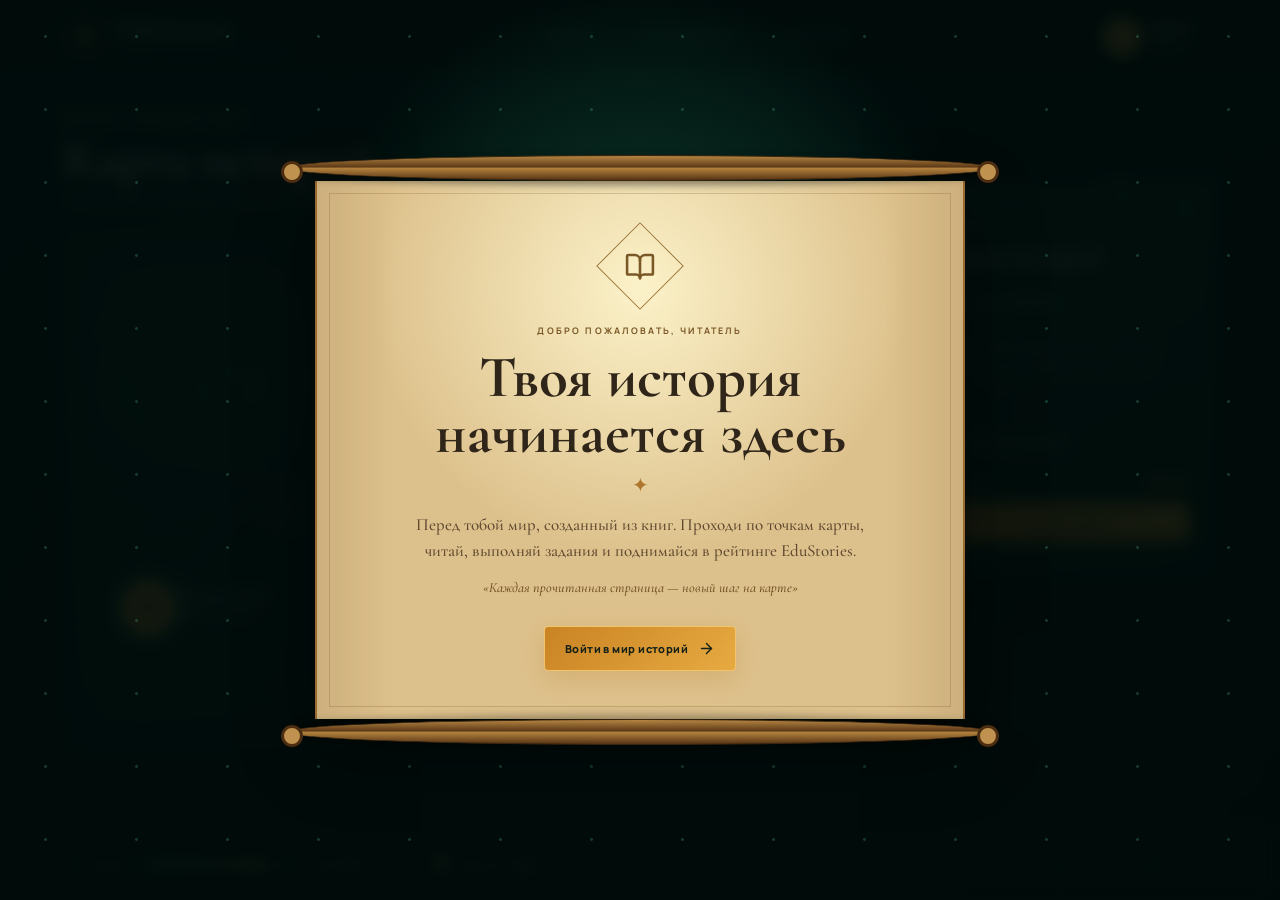
==== docs/index.html @ 9e84c3f7 "Add files via upload" ====
<!doctype html>
<html lang="ru">
  <head>
    <meta charset="UTF-8" />
    <meta name="viewport" content="width=device-width, initial-scale=1.0" />
    <meta name="theme-color" content="#061613" />
    <meta name="description" content="Образовательная карта чтения EduStories: книги, задания, опыт и командные приключения." />
    <meta name="robots" content="index, follow" />
    <title>EduStories — карта историй</title>
    <script type="module" crossorigin src="./assets/index-DaOrdLtp.js"></script>
    <link rel="stylesheet" crossorigin href="./assets/index-CH4ggRWC.css">
  </head>
  <body>
    <div id="root"></div>
  </body>
</html>
---- docs/assets/index-CH4ggRWC.css ----
@import"https://fonts.googleapis.com/css2?family=Cormorant+Garamond:ital,wght@0,500;0,600;0,700;1,500&family=Manrope:wght@400;500;600;700&display=swap";:root{font-family:Manrope,sans-serif;color:#eaf7ed;background:#061613;font-synthesis:none}*{box-sizing:border-box}html{scroll-behavior:smooth}body{margin:0;min-width:320px;min-height:100vh;overflow-x:hidden}button,a{font:inherit}button{color:inherit}button:focus-visible,a:focus-visible{outline:2px solid #e7ad49;outline-offset:3px}.app-shell{min-height:100vh;position:relative;overflow:hidden;background:radial-gradient(circle at 54% 32%,rgba(34,130,102,.22),transparent 34%),linear-gradient(160deg,#081e1a,#061411 54%,#030b0a)}.app-shell:before{content:"";position:absolute;top:74px;right:0;bottom:0;left:0;opacity:.24;pointer-events:none;background-image:radial-gradient(circle,rgba(116,242,181,.65) 0 1px,transparent 1.6px);background-size:74px 83px;-webkit-mask-image:linear-gradient(to bottom,black,transparent 78%);mask-image:linear-gradient(to bottom,black,transparent 78%)}.ambient{position:absolute;border-radius:50%;filter:blur(60px);pointer-events:none}.ambient-one{width:340px;height:340px;background:#158a641f;left:8%;top:20%}.ambient-two{width:280px;height:280px;background:#d2912f12;right:4%;bottom:8%}.topbar{height:74px;padding:0 clamp(20px,5vw,74px);display:flex;align-items:center;justify-content:space-between;border-bottom:1px solid rgba(126,208,166,.12);background:#041310d1;-webkit-backdrop-filter:blur(18px);backdrop-filter:blur(18px);position:relative;z-index:5}.brand{display:flex;align-items:center;gap:12px;color:#c9f3d8;text-decoration:none}.brand-mark{width:43px;height:43px;display:grid;place-items:center;border:1px solid rgba(201,243,216,.35);transform:rotate(45deg)}.brand-mark svg{transform:rotate(-45deg);color:#e7ad49}.brand b{display:block;font:700 25px/1 Cormorant Garamond,serif;letter-spacing:.02em}.brand small{display:block;margin-top:4px;font-size:8px;letter-spacing:.25em;text-transform:uppercase;color:#60b98e}.topbar nav{display:flex;gap:clamp(24px,4vw,62px)}.topbar nav a{color:#80b59d;text-decoration:none;font:600 12px Manrope,sans-serif;letter-spacing:.12em;text-transform:uppercase;transition:.2s}.topbar nav a:hover{color:#d3f4df}.profile-chip{display:flex;align-items:center;gap:10px;min-width:112px}.level-badge{width:36px;height:36px;display:grid;place-items:center;border-radius:50%;background:#e7ad49;color:#172018;font-weight:800;box-shadow:0 0 22px #e7ad4940}.profile-chip b,.profile-chip span{display:block}.profile-chip b{font-size:12px}.profile-chip span{color:#73aa91;font-size:9px;margin-top:2px}.map-layout{min-height:calc(100vh - 146px);padding:34px clamp(20px,5vw,74px) 28px;position:relative;z-index:2}.map-heading{display:flex;justify-content:space-between;align-items:flex-end;margin-bottom:22px}.eyebrow{color:#67dba4;text-transform:uppercase;letter-spacing:.24em;font-size:9px;font-weight:700;display:inline-flex;align-items:center;gap:7px}.eyebrow.dark{color:#7a5727}.map-heading h1,.class-panel h2,.quick-guide h2{margin:5px 0 1px;font:600 clamp(37px,4vw,58px)/1 "Cormorant Garamond",serif;color:#e3f5e9}.map-heading p{margin:4px 0 0;color:#7aaa94;font:italic 16px Cormorant Garamond,serif}.guide-button{border:1px solid rgba(87,199,146,.38);background:#07251ea6;border-radius:5px;padding:10px 15px;display:flex;gap:8px;align-items:center;cursor:pointer;color:#a9dfc1;transition:.2s;font-size:12px}.guide-button:hover{background:#155d4880;border-color:#59c18f}.map-stage{height:min(58vh,590px);min-height:430px;position:relative;margin-right:325px;border:1px solid rgba(90,166,132,.12);border-radius:10px;overflow:hidden;background:radial-gradient(ellipse at 78% 75%,rgba(22,104,76,.23),transparent 25%),radial-gradient(ellipse at 23% 28%,rgba(36,118,88,.16),transparent 24%),linear-gradient(150deg,#0d3128db,#051814eb);box-shadow:inset 0 0 70px #00000061,0 18px 50px #0000002e}.map-stage:before{content:"";position:absolute;top:0;right:0;bottom:0;left:0;opacity:.16;background:repeating-radial-gradient(ellipse at 20% 30%,transparent 0 28px,#7ab397 29px 30px,transparent 31px 48px)}.route{position:absolute;top:0;right:0;bottom:0;left:0;width:100%;height:100%;overflow:visible}.route path{fill:none;stroke:#ddb15c9e;stroke-width:2.1;stroke-dasharray:7 8;filter:drop-shadow(0 0 5px rgba(221,177,92,.2))}.terrain{position:absolute;opacity:.22;border:1px solid #76b091;transform:rotate(45deg)}.terrain-a{width:95px;height:95px;left:14%;top:15%}.terrain-b{width:140px;height:140px;right:20%;bottom:5%;border-radius:50%}.terrain-c{width:55px;height:55px;right:7%;top:14%}.map-label{position:absolute;color:#7bb19761;font:italic 17px Cormorant Garamond,serif;transform:rotate(-8deg)}.label-a{left:31%;top:19%}.label-b{right:5%;bottom:12%}.map-node{position:absolute;transform:translate(-50%,-50%);border:0;background:transparent;cursor:pointer;padding:0;z-index:2}.node-ring{width:48px;height:48px;display:grid;place-items:center;border-radius:50%;border:1px solid #65cd9b;background:#092a21;color:#b7efcf;transition:.25s;box-shadow:0 0 0 6px #3eaa771a,0 6px 18px #00000073}.node-copy{position:absolute;left:55px;top:3px;width:150px;text-align:left;pointer-events:none}.node-copy b,.node-copy small{display:block;white-space:nowrap}.node-copy b{font:600 15px Cormorant Garamond,serif;color:#d9f3e4}.node-copy small{color:#72a98f;font-size:9px;margin-top:3px}.map-node:hover .node-ring,.map-node.selected .node-ring{transform:scale(1.12);background:#125c43;box-shadow:0 0 0 8px #49cf911a,0 0 28px #40de9347}.map-node.active .node-ring{background:#dd9f3f;color:#152319;border-color:#ffd384;animation:nodePulse 2.2s infinite}.map-node.done .node-ring{background:#1d7153}.map-node.locked{cursor:not-allowed}.map-node.locked .node-ring{background:#152521;color:#577267;border-color:#415e52;box-shadow:none}.map-node.locked .node-copy{opacity:.4}@keyframes nodePulse{50%{box-shadow:0 0 0 11px #dea04000,0 0 28px #dea04061}}.quest-card{position:absolute;right:clamp(20px,5vw,74px);top:112px;width:296px;min-height:390px;padding:26px;background:linear-gradient(155deg,#123a2ff5,#051c17fa);border:1px solid rgba(104,204,158,.28);border-radius:8px;box-shadow:0 24px 55px #00000059}.quest-card:before{content:"";position:absolute;top:7px;right:7px;bottom:7px;left:7px;border:1px solid rgba(109,198,156,.09);pointer-events:none}.close-card,.modal-close{position:absolute;right:14px;top:14px;border:0;background:transparent;color:#6f9d88;cursor:pointer}.quest-chapter{color:#d9a854;letter-spacing:.2em;text-transform:uppercase;font-size:8px}.quest-card h2{font:600 26px/1.05 Cormorant Garamond,serif;margin:8px 26px 12px 0}.book-title{display:flex;align-items:center;gap:8px;color:#8fdfb6;font-size:11px;border-block:1px solid rgba(107,181,146,.14);padding:10px 0}.quest-card>p{color:#9cb8aa;font:italic 14px/1.55 Cormorant Garamond,serif;min-height:82px}.task-type{display:flex;gap:7px;align-items:center;color:#c2ddcf;font-size:10px;margin:18px 0 12px}.reward-row{display:flex;align-items:center;justify-content:space-between;padding:11px 0;border-top:1px solid rgba(107,181,146,.14);font-size:10px;color:#7fa18f}.reward-row strong{color:#efbc60;font-size:14px}.empty-card{min-height:330px;display:grid;place-content:center;text-align:center;color:#729583}.primary-button{border:1px solid #f2c56d;border-radius:4px;background:linear-gradient(135deg,#c98323,#e7aa41);color:#152118;padding:13px 20px;display:inline-flex;align-items:center;justify-content:center;gap:10px;cursor:pointer;font-weight:800;font-size:11px;letter-spacing:.04em;box-shadow:0 8px 24px #b4731938;transition:.2s}.primary-button:hover:not(:disabled){transform:translateY(-2px);filter:brightness(1.08)}.primary-button:disabled{opacity:.4;cursor:not-allowed;filter:grayscale(.4)}.primary-button.compact{width:100%;padding:11px 8px;font-size:9px}.statusbar{height:72px;padding:0 clamp(20px,5vw,74px);display:flex;align-items:center;gap:35px;border-top:1px solid rgba(126,208,166,.12);background:#030e0cc7;position:relative;z-index:3}.progress-block{display:grid;grid-template-columns:auto 155px auto;align-items:center;gap:10px;font-size:9px;color:#78a08d}.progress-block b{color:#d5ad67}.progress-track{width:155px;height:5px;background:#183a30;border-radius:4px;overflow:hidden}.progress-track i{display:block;height:100%;background:linear-gradient(90deg,#42bd83,#dfad4f)}.rank-mini{display:flex;align-items:center;gap:8px;border-left:1px solid rgba(112,169,143,.2);padding-left:30px;color:#78a08d;font-size:9px}.rank-mini svg{color:#dba74e}.rank-mini b{font:700 21px Cormorant Garamond,serif;color:#dff4e7}.leaders{margin-left:auto;display:flex;gap:14px}.leaders span{font-size:8px;color:#7a9c8d;display:flex;align-items:center;gap:5px}.leaders i{width:16px;height:16px;border:1px solid #466d5b;border-radius:50%;display:grid;place-items:center;font-style:normal}.leaders b{color:#c89a4b}.onboarding,.modal-backdrop{position:fixed;top:0;right:0;bottom:0;left:0;z-index:50;display:grid;place-items:center;padding:22px;background:#020f0cd6;-webkit-backdrop-filter:blur(8px);backdrop-filter:blur(8px);overflow-y:auto}.onboarding{background:radial-gradient(circle at 50% 35%,rgba(22,95,70,.58),transparent 38%),#010c0ae8}.onboarding-stars{position:fixed;top:0;right:0;bottom:0;left:0;pointer-events:none;background-image:radial-gradient(circle,rgba(104,255,179,.55) 0 1px,transparent 1.8px);background-size:91px 73px;opacity:.35}.scroll{width:min(650px,92vw);position:relative;color:#382518;transform-origin:center}.scroll-content{padding:54px 74px 48px;text-align:center;background:linear-gradient(90deg,rgba(92,57,22,.13),transparent 12%,transparent 88%,rgba(92,57,22,.13)),radial-gradient(circle at 50% 20%,rgba(255,247,207,.9),transparent 50%),#ddc18c;border-inline:2px solid #9a6b31;box-shadow:0 28px 70px #0000007a;position:relative}.scroll-content:after{content:"";position:absolute;top:12px;right:12px;bottom:12px;left:12px;border:1px solid rgba(105,69,31,.22);pointer-events:none}.scroll-rod{position:relative;z-index:2;height:26px;margin-inline:-28px;border-radius:50%;background:linear-gradient(#b48543,#5f3b17 45%,#b0803d 52%,#573314);border:1px solid #3b260f;box-shadow:0 4px 9px #00000073}.scroll-rod:before,.scroll-rod:after{content:"";position:absolute;top:5px;width:16px;height:16px;border-radius:50%;background:#c09250;border:3px solid #4b2d12}.scroll-rod:before{left:-7px}.scroll-rod:after{right:-7px}.scroll-rod.bottom{box-shadow:0 -4px 9px #00000052}.scroll-emblem{width:62px;height:62px;margin:0 auto 20px;display:grid;place-items:center;color:#7a5727;border:1px solid #9f753b;transform:rotate(45deg)}.scroll-emblem svg{transform:rotate(-45deg)}.scroll h2{margin:10px 0;font:700 clamp(38px,5vw,59px)/.95 "Cormorant Garamond",serif;color:#2f2519}.scroll p{max-width:470px;margin:14px auto;font:500 17px/1.5 Cormorant Garamond,serif;color:#5f482f}.scroll .signature{font-style:italic;color:#725226;font-size:14px}.ornament{color:#ad762c;font-size:20px}.scroll .primary-button{margin-top:14px;position:relative;z-index:2}.class-panel{width:min(1050px,95vw);text-align:center;padding:38px;border:1px solid rgba(95,210,158,.28);border-radius:10px;background:linear-gradient(150deg,#092d24fa,#041915fa);box-shadow:0 30px 80px #00000073}.class-panel h2{font-size:clamp(38px,5vw,55px)}.panel-lead{color:#8eb09f;font:italic 15px Cormorant Garamond,serif;margin:6px 0 28px}.class-grid{display:grid;grid-template-columns:repeat(4,1fr);gap:13px;margin-bottom:26px}.class-card{min-height:270px;text-align:left;position:relative;padding:22px 19px;color:#dcece4;border:1px solid rgba(105,180,146,.2);border-radius:6px;background:#0b372b7a;cursor:pointer;transition:.22s}.class-card:hover{transform:translateY(-4px);border-color:#65d5a19e;background:#10483794}.class-card.active{border-color:#e3ac50;background:linear-gradient(155deg,#20654ab8,#0c372bd1);box-shadow:0 0 0 2px #e3ac5024,0 14px 28px #00000040}.class-icon{width:52px;height:52px;display:grid;place-items:center;color:#e9b656;border:1px solid rgba(233,182,86,.5);border-radius:50%;margin-bottom:20px}.class-card h3{margin:0;font:600 24px Cormorant Garamond,serif}.class-card small{color:#6fc696;font-size:9px}.class-card p{color:#8ead9e;font:14px/1.45 Cormorant Garamond,serif}.class-card b{display:flex;gap:5px;align-items:center;color:#ddb05b;font-size:8px;text-transform:uppercase;letter-spacing:.06em}.class-card>i{position:absolute;top:14px;right:14px;width:22px;height:22px;border-radius:50%;border:1px solid #50866e;display:grid;place-items:center;color:#11231a;font-style:normal}.class-card.active>i{background:#e3ac50;border-color:#e3ac50}.guide-scroll .scroll-content{padding-block:42px 36px}.guide-scroll h2{font-size:clamp(34px,5vw,48px);margin-bottom:24px}.guide-list{display:grid;gap:10px;text-align:left}.guide-item{display:grid;grid-template-columns:28px 38px 1fr;align-items:center;gap:10px;padding:10px;border-bottom:1px solid rgba(100,67,30,.18)}.guide-item>span{color:#a27436;font-size:9px}.guide-item>i{width:36px;height:36px;display:grid;place-items:center;color:#855b24;border:1px solid rgba(125,86,37,.3);border-radius:50%}.guide-item b{display:block;font:700 16px Cormorant Garamond,serif;color:#392a1c}.guide-item p{margin:2px 0 0;font:12px/1.35 Manrope,sans-serif;color:#6b5035}.chosen-class{margin:18px 0 2px;padding:10px 16px;display:flex;align-items:center;justify-content:center;gap:10px;background:#754d1e14;border:1px solid rgba(117,77,30,.16);font-size:9px;text-transform:uppercase;letter-spacing:.1em}.chosen-class b{color:#7b5425}.chosen-class small{color:#956a35}.quick-guide{width:min(500px,94vw);position:relative;padding:34px;color:#dcefe5;border:1px solid rgba(98,210,159,.35);border-radius:8px;background:linear-gradient(150deg,#103f33,#071f1a);box-shadow:0 28px 70px #00000080}.quick-guide h2{font-size:39px;margin-bottom:20px}.quick-guide .guide-item{border-color:#6eba9726}.quick-guide .guide-item>i{color:#e2ae51;border-color:#e2ae5159}.quick-guide .guide-item b{color:#dff2e8}.quick-guide .guide-item p{color:#89aa9a}.quick-guide .guide-item>span{color:#d4a655}@media(max-width:980px){.topbar nav{display:none}.map-stage{margin-right:0;height:530px}.quest-card{position:relative;top:auto;right:auto;width:100%;min-height:0;margin-top:16px}.statusbar{height:auto;min-height:72px;padding-block:14px;flex-wrap:wrap}.leaders{display:none}.class-grid{grid-template-columns:repeat(2,1fr)}.class-card{min-height:230px}}@media(max-width:640px){.topbar{height:64px;padding-inline:15px}.brand small,.profile-chip div:last-child{display:none}.brand b{font-size:21px}.brand-mark{width:35px;height:35px}.map-layout{padding:24px 14px}.map-heading{align-items:flex-start}.map-heading h1{font-size:42px}.map-heading p{font-size:14px}.guide-button{padding:9px}.guide-button{font-size:0}.map-stage{min-height:500px}.node-copy{left:28px;top:50px;width:105px}.node-copy b{font-size:12px;white-space:normal}.node-copy small{display:none}.node-ring{width:41px;height:41px}.statusbar{padding-inline:15px}.progress-block{grid-template-columns:auto 1fr auto;width:100%}.progress-track{width:100%}.rank-mini{display:none}.scroll-content{padding:42px 28px 36px}.scroll h2{font-size:39px}.scroll p{font-size:15px}.scroll-rod{margin-inline:-14px}.class-panel{padding:28px 15px;margin-block:15px}.class-grid{grid-template-columns:1fr}.class-card{min-height:0}.class-card p{margin-bottom:9px}.class-icon{margin-bottom:12px}.guide-item{grid-template-columns:22px 34px 1fr;padding-inline:2px}.guide-item p{font-size:10px}.chosen-class{flex-wrap:wrap}}@media(prefers-reduced-motion:reduce){*,*:before,*:after{animation-duration:.01ms!important;animation-iteration-count:1!important;scroll-behavior:auto!important}}
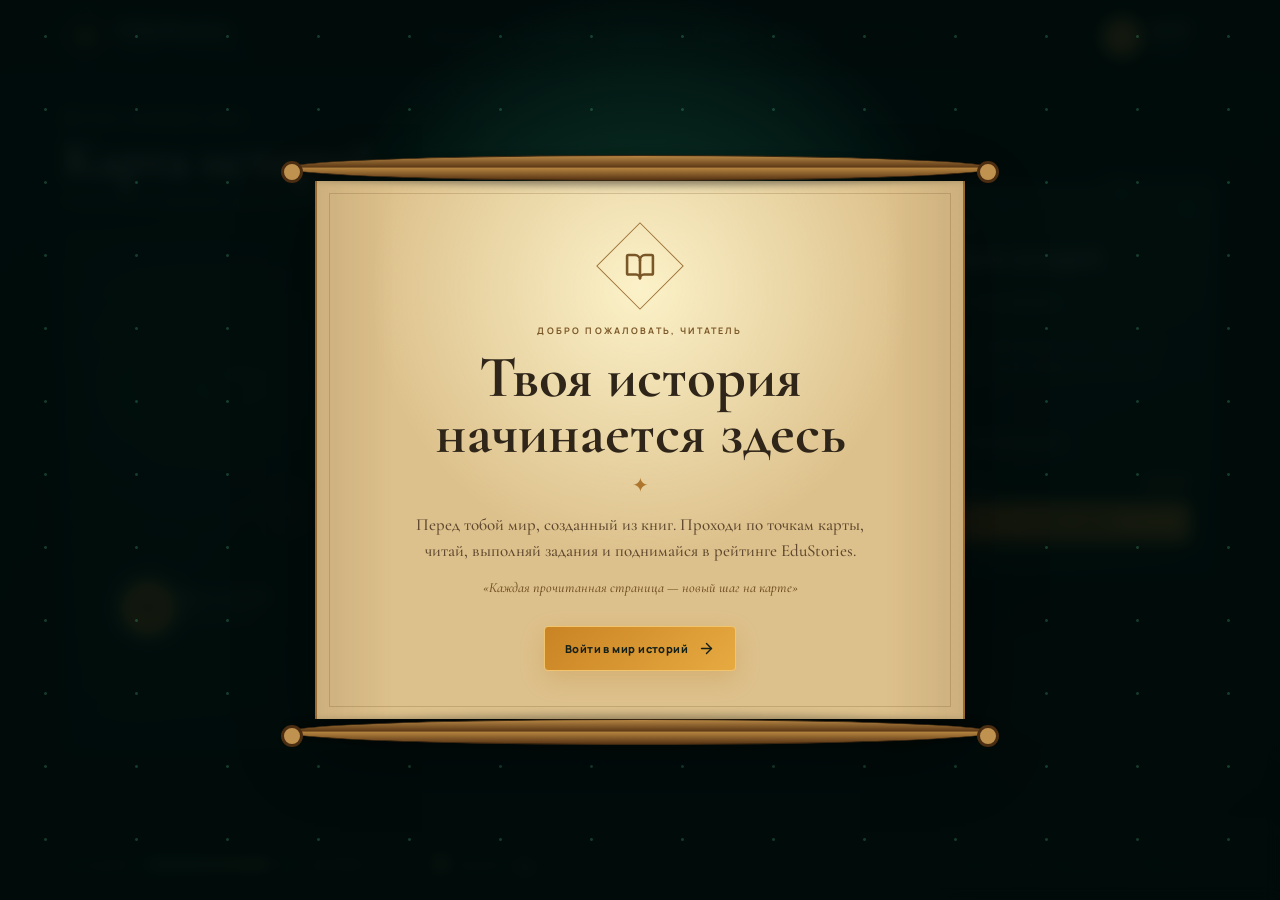
==== commit 622f1fb8: "Add files via upload" ====
--- a/docs/index.html
+++ b/docs/index.html
@@ -7,8 +7,8 @@
     <meta name="description" content="Образовательная карта чтения EduStories: книги, задания, опыт и командные приключения." />
     <meta name="robots" content="index, follow" />
     <title>EduStories — карта историй</title>
-    <script type="module" crossorigin src="./assets/index-DaOrdLtp.js"></script>
-    <link rel="stylesheet" crossorigin href="./assets/index-CH4ggRWC.css">
+    <script type="module" crossorigin src="./assets/index-7ZPAwcEN.js"></script>
+    <link rel="stylesheet" crossorigin href="./assets/index-DwdhBijv.css">
   </head>
   <body>
     <div id="root"></div>
--- a/docs/assets/index-DwdhBijv.css
+++ b/docs/assets/index-DwdhBijv.css
@@ -0,0 +1 @@
+@import"https://fonts.googleapis.com/css2?family=Cormorant+Garamond:ital,wght@0,500;0,600;0,700;1,500&family=Manrope:wght@400;500;600;700&display=swap";.reader-trail{min-height:calc(100vh - 74px);position:relative;z-index:2;overflow:hidden;padding-bottom:80px;background:linear-gradient(165deg,#08201adb,#04120ff5)}.reader-trail:before{content:"";position:absolute;top:0;right:0;bottom:0;left:0;opacity:.12;pointer-events:none;background-image:radial-gradient(circle,#72d7a6 0 1px,transparent 1.6px);background-size:87px 69px;-webkit-mask-image:linear-gradient(#000,transparent 78%);mask-image:linear-gradient(#000,transparent 78%)}.trail-glow{position:absolute;width:420px;height:420px;border-radius:50%;filter:blur(90px);pointer-events:none;opacity:.16}.trail-glow-one{left:-140px;top:160px;background:#35b77c}.trail-glow-two{right:-100px;top:520px;background:#d79232}.trail-hero,.trail-content{width:min(1180px,calc(100% - 40px));margin-inline:auto;position:relative}.trail-hero{padding-top:54px;text-align:center}.trail-hero>h1{margin:8px 0 3px;color:#edf8f1;font:700 clamp(42px,6vw,68px)/1 "Cormorant Garamond",serif}.trail-hero>p{margin:8px auto 28px;color:#7da18f;font:italic 16px Cormorant Garamond,serif}.reader-profile-card{display:grid;grid-template-columns:auto minmax(220px,1fr) auto auto;align-items:center;gap:26px;padding:28px;text-align:left;border:1px solid rgba(222,169,79,.3);border-radius:9px;background:linear-gradient(135deg,#103b2ef0,#061e19f5);box-shadow:0 24px 60px #0000004d,inset 0 1px #ffffff08}.reader-avatar{width:86px;height:86px;position:relative;display:grid;place-items:center;border-radius:50%;color:#16241c;font:800 36px Cormorant Garamond,serif;background:radial-gradient(circle at 32% 25%,#f1c777,#ba7626);border:3px solid #d8aa54;box-shadow:0 0 0 7px #daa95217,0 0 28px #daa95233}.reader-avatar i{position:absolute;right:-4px;bottom:-3px;width:27px;height:27px;display:grid;place-items:center;border-radius:50%;background:#1f805d;border:2px solid #0b3026;color:#fff;font:700 10px Manrope,sans-serif}.reader-identity>small{color:#d9aa55;font-size:8px;text-transform:uppercase;letter-spacing:.2em}.reader-identity h2{margin:5px 0 1px;font:700 29px Cormorant Garamond,serif}.reader-identity>p{margin:0;color:#79a28e;font-size:10px}.reader-xp-line{max-width:340px;display:flex;align-items:center;gap:11px;margin-top:13px}.reader-xp-line>span{flex:1;height:6px;overflow:hidden;border-radius:5px;background:#173b30}.reader-xp-line i{display:block;height:100%;background:linear-gradient(90deg,#39b879,#dfab4d)}.reader-xp-line b{color:#e1b25e;font-size:9px}.reader-stats{display:grid;grid-template-columns:repeat(4,68px);gap:7px}.reader-stats>div{padding:10px 5px;text-align:center;border:1px solid rgba(104,186,147,.15);border-radius:5px;background:#07211b94}.reader-stats svg{color:#dca94e;margin-bottom:3px}.reader-stats b,.reader-stats span{display:block}.reader-stats b{font:700 19px Cormorant Garamond,serif}.reader-stats span{color:#6c9983;font-size:7px;text-transform:uppercase;letter-spacing:.07em}.outline-button{min-width:146px;padding:11px 13px;display:flex;align-items:center;justify-content:center;gap:7px;border:1px solid rgba(87,199,146,.42);border-radius:4px;background:#0c3e2f6b;color:#aee3c6;cursor:pointer;font-size:9px;text-transform:uppercase;letter-spacing:.05em;transition:.2s}.outline-button:hover{background:#227e5b80;transform:translateY(-2px)}.trail-content{margin-top:64px}.trail-section{scroll-margin-top:95px;margin-bottom:78px}.trail-section-title{display:flex;align-items:center;gap:15px;margin-bottom:24px;padding-bottom:15px;border-bottom:1px solid rgba(105,184,147,.14)}.trail-section-title>i{width:45px;height:45px;flex:none;display:grid;place-items:center;border:1px solid rgba(221,169,77,.38);border-radius:50%;color:#dfad52;background:#daa2400f}.trail-section-title span{color:#64c896;font-size:8px;letter-spacing:.22em;text-transform:uppercase}.trail-section-title h2{margin:2px 0 0;font:700 29px Cormorant Garamond,serif}.trail-section-title p{margin:2px 0 0;color:#6f9582;font:italic 13px Cormorant Garamond,serif}.achievement-grid{display:grid;grid-template-columns:repeat(3,1fr);gap:12px}.achievement-card{position:relative;min-height:108px;display:flex;align-items:center;gap:13px;padding:18px;border-radius:6px;background:#0b3026a3;border:1px solid rgba(100,181,143,.17)}.achievement-card>i{width:42px;height:42px;flex:none;display:grid;place-items:center;border-radius:50%;background:#daa6471a;color:#dfad50;border:1px solid rgba(218,166,71,.28)}.achievement-card h3{margin:0;font:600 18px Cormorant Garamond,serif}.achievement-card p{margin:3px 0 0;color:#6f9783;font-size:8px}.achievement-card>span{position:absolute;top:10px;right:10px;width:19px;height:19px;display:grid;place-items:center;border-radius:50%;background:#287e5b;color:#fff;font-size:9px}.achievement-card.locked{opacity:.38;filter:grayscale(.65)}.achievement-card.locked>span{background:#3b5047}.trail-toolbar{display:flex;align-items:center;justify-content:space-between;margin-bottom:17px}.trail-toolbar>div{display:flex;gap:4px;padding:4px;border:1px solid rgba(92,170,134,.18);border-radius:5px;background:#051d178c}.trail-toolbar button{display:flex;align-items:center;gap:5px;border:0;border-radius:3px;padding:8px 13px;background:transparent;color:#739986;cursor:pointer;font-size:9px}.trail-toolbar button.active{background:#d59a3b;color:#14231b;font-weight:700}.trail-toolbar>span{color:#658a78;font-size:8px;text-transform:uppercase;letter-spacing:.1em}.book-grid{display:grid;grid-template-columns:repeat(3,1fr);gap:15px}.reader-book-card{display:grid;grid-template-columns:116px 1fr;min-height:185px;overflow:hidden;border:1px solid rgba(99,178,140,.18);border-radius:7px;background:#07251db8;box-shadow:0 12px 28px #0000002e}.book-cover{position:relative;display:flex;align-items:center;justify-content:center;border:0;cursor:pointer;color:#ffecc3e6}.book-cover:after{content:"";position:absolute;top:8px;right:8px;bottom:8px;left:8px;border:1px solid rgba(255,238,200,.22)}.book-cover>span{font:700 35px Cormorant Garamond,serif;text-shadow:0 3px 10px rgba(0,0,0,.5)}.book-cover>small{position:absolute;bottom:15px;z-index:1;font-size:6px;text-transform:uppercase;letter-spacing:.2em}.book-cover>i{position:absolute;top:10px;right:10px;z-index:2;color:#f3c36d}.reader-book-copy{padding:16px 14px}.reader-book-copy>span{color:#5ec38f;font-size:7px;text-transform:uppercase;letter-spacing:.1em}.reader-book-copy h3{margin:6px 0 0;font:700 18px/1.05 Cormorant Garamond,serif}.reader-book-copy>p{margin:4px 0 9px;color:#759a87;font:italic 11px Cormorant Garamond,serif}.book-rating{display:flex;gap:2px;color:#dfa94c}.reader-book-copy>button{margin-top:13px;padding:7px 10px;width:100%;border:1px solid rgba(218,165,72,.25);border-radius:3px;background:#daa5480f;color:#d9aa55;cursor:pointer;font-size:8px;transition:.2s}.reader-book-copy>button:hover{background:#d49a3d;color:#14231b}.map-history-grid{display:grid;grid-template-columns:repeat(4,1fr);gap:12px}.map-history-card{padding:18px;border:1px solid rgba(96,174,137,.18);border-radius:6px;background:linear-gradient(145deg,#0d352ab3,#061c17d1)}.map-history-top{display:flex;justify-content:space-between;align-items:center;color:#d7a750}.map-history-top span{padding:3px 7px;border-radius:10px;background:#4ac28514;color:#65c793;font-size:7px;text-transform:uppercase}.map-history-card h3{min-height:42px;margin:14px 0 2px;font:700 19px/1.05 Cormorant Garamond,serif}.map-history-card p{margin:0 0 13px;color:#709681;font-size:8px}.map-history-progress{height:5px;border-radius:4px;overflow:hidden;background:#18392f}.map-history-progress i{display:block;height:100%;background:linear-gradient(90deg,#3eb77c,#d9a348)}.map-history-card>b{display:block;margin-top:7px;text-align:right;color:#d5a34b;font-size:8px}.book-modal-backdrop{position:fixed;top:0;right:0;bottom:0;left:0;z-index:60;display:grid;place-items:center;padding:20px;background:#020d0ae0;-webkit-backdrop-filter:blur(10px);backdrop-filter:blur(10px)}.book-modal{width:min(560px,95vw);position:relative;padding:34px;border:1px solid rgba(218,169,79,.36);border-radius:8px;background:linear-gradient(150deg,#103c30,#061e19);box-shadow:0 30px 80px #00000080}.book-modal h2{margin:10px 0 0;font:700 34px Cormorant Garamond,serif}.book-modal-author{margin:0;color:#78a08b;font:italic 14px Cormorant Garamond,serif}.book-modal-meta{display:flex;gap:17px;margin:18px 0;padding-block:11px;border-block:1px solid rgba(100,175,141,.14)}.book-modal-meta span{display:flex;align-items:center;gap:6px;color:#8fb3a1;font-size:9px}.book-modal label{display:flex;align-items:center;gap:7px;margin-bottom:8px;color:#d7a652;font-size:9px;text-transform:uppercase;letter-spacing:.08em}.book-modal textarea{width:100%;resize:vertical;padding:13px;border:1px solid rgba(97,177,140,.23);border-radius:5px;outline:0;background:#02130f7a;color:#dcece4;font:italic 14px/1.5 Cormorant Garamond,serif}.book-modal textarea:focus{border-color:#5eb989;box-shadow:0 0 0 3px #4bb98514}.book-modal .primary-button{margin-top:15px;width:100%}@media(max-width:1100px){.reader-profile-card{grid-template-columns:auto 1fr auto}.reader-stats{grid-column:2/4;grid-template-columns:repeat(4,1fr)}.reader-profile-card>.outline-button{grid-column:3;grid-row:1}.book-grid{grid-template-columns:repeat(2,1fr)}}@media(max-width:760px){.trail-hero,.trail-content{width:min(100% - 28px,1180px)}.reader-profile-card{grid-template-columns:1fr;text-align:center}.reader-avatar{margin:auto}.reader-profile-card>.outline-button,.reader-stats{grid-column:auto;grid-row:auto}.reader-xp-line{margin-inline:auto}.achievement-grid{grid-template-columns:repeat(2,1fr)}.book-grid{grid-template-columns:1fr}.map-history-grid{grid-template-columns:repeat(2,1fr)}}@media(max-width:460px){.reader-stats{grid-template-columns:repeat(2,1fr)}.achievement-grid,.map-history-grid{grid-template-columns:1fr}.reader-book-card{grid-template-columns:100px 1fr}.trail-section-title p{font-size:11px}.book-modal{padding:25px 20px}}:root{font-family:Manrope,sans-serif;color:#eaf7ed;background:#061613;font-synthesis:none}*{box-sizing:border-box}html{scroll-behavior:smooth}body{margin:0;min-width:320px;min-height:100vh;overflow-x:hidden}button,a{font:inherit}button{color:inherit}button:focus-visible,a:focus-visible{outline:2px solid #e7ad49;outline-offset:3px}.app-shell{min-height:100vh;position:relative;overflow:hidden;background:radial-gradient(circle at 54% 32%,rgba(34,130,102,.22),transparent 34%),linear-gradient(160deg,#081e1a,#061411 54%,#030b0a)}.app-shell:before{content:"";position:absolute;top:74px;right:0;bottom:0;left:0;opacity:.24;pointer-events:none;background-image:radial-gradient(circle,rgba(116,242,181,.65) 0 1px,transparent 1.6px);background-size:74px 83px;-webkit-mask-image:linear-gradient(to bottom,black,transparent 78%);mask-image:linear-gradient(to bottom,black,transparent 78%)}.ambient{position:absolute;border-radius:50%;filter:blur(60px);pointer-events:none}.ambient-one{width:340px;height:340px;background:#158a641f;left:8%;top:20%}.ambient-two{width:280px;height:280px;background:#d2912f12;right:4%;bottom:8%}.topbar{height:74px;padding:0 clamp(20px,5vw,74px);display:flex;align-items:center;justify-content:space-between;border-bottom:1px solid rgba(126,208,166,.12);background:#041310d1;-webkit-backdrop-filter:blur(18px);backdrop-filter:blur(18px);position:relative;z-index:5}.brand{display:flex;align-items:center;gap:12px;color:#c9f3d8;text-decoration:none}.brand-button{border:0;background:transparent;padding:0;cursor:pointer;text-align:left}.brand-mark{width:43px;height:43px;display:grid;place-items:center;border:1px solid rgba(201,243,216,.35);transform:rotate(45deg)}.brand-mark svg{transform:rotate(-45deg);color:#e7ad49}.brand b{display:block;font:700 25px/1 Cormorant Garamond,serif;letter-spacing:.02em}.brand small{display:block;margin-top:4px;font-size:8px;letter-spacing:.25em;text-transform:uppercase;color:#60b98e}.topbar nav{display:flex;align-items:center;gap:clamp(8px,1.6vw,28px)}.nav-link{border:0;background:transparent;color:#80b59d;padding:11px 4px;cursor:pointer;font:600 11px Cormorant Garamond,serif;letter-spacing:.14em;transition:.2s;white-space:nowrap}.nav-link:hover,.nav-link.active{color:#d4efdf;text-shadow:0 0 12px rgba(95,220,157,.35)}.profile-chip{display:flex;align-items:center;gap:10px;min-width:112px;border:0;background:transparent;padding:0;cursor:pointer;text-align:left}.level-badge{width:36px;height:36px;display:grid;place-items:center;border-radius:50%;background:#e7ad49;color:#172018;font-weight:800;box-shadow:0 0 22px #e7ad4940}.profile-chip b,.profile-chip span{display:block}.profile-chip b{font-size:12px}.profile-chip span{color:#73aa91;font-size:9px;margin-top:2px}.reader-menu{position:relative}.reader-trigger{display:flex;align-items:center;gap:5px;color:#ddb15d}.reader-trigger svg{transition:transform .2s}.reader-menu.open .reader-trigger svg{transform:rotate(180deg)}.reader-dropdown{position:absolute;top:calc(100% + 8px);right:-18px;width:260px;padding:8px;opacity:0;visibility:hidden;transform:translateY(-8px);transition:.2s;z-index:20;border:1px solid rgba(104,204,158,.3);border-radius:7px;background:linear-gradient(155deg,#0b3027fc,#041814fc);box-shadow:0 20px 45px #00000080,inset 0 1px #ffffff06}.reader-dropdown:before{content:"";position:absolute;right:28px;top:-5px;width:9px;height:9px;transform:rotate(45deg);background:#0b3027;border-left:1px solid rgba(104,204,158,.3);border-top:1px solid rgba(104,204,158,.3)}.reader-menu.open .reader-dropdown{opacity:1;visibility:visible;transform:translateY(0)}.reader-dropdown button{width:100%;display:flex;gap:11px;align-items:center;padding:11px;border:0;border-radius:5px;background:transparent;cursor:pointer;text-align:left;color:#77cba3;transition:.18s}.reader-dropdown button:hover{background:#3fae7a1f;color:#e1f4e8}.reader-dropdown button+button{border-top:1px solid rgba(106,179,145,.1)}.reader-dropdown button>span{display:block}.reader-dropdown b,.reader-dropdown small{display:block}.reader-dropdown b{font:600 15px Cormorant Garamond,serif;color:#dceee4}.reader-dropdown small{margin-top:2px;color:#6f9d88;font-size:8px}.map-layout{min-height:calc(100vh - 146px);padding:34px clamp(20px,5vw,74px) 28px;position:relative;z-index:2}.map-heading{display:flex;justify-content:space-between;align-items:flex-end;margin-bottom:22px}.eyebrow{color:#67dba4;text-transform:uppercase;letter-spacing:.24em;font-size:9px;font-weight:700;display:inline-flex;align-items:center;gap:7px}.eyebrow.dark{color:#7a5727}.map-heading h1,.class-panel h2,.quick-guide h2{margin:5px 0 1px;font:600 clamp(37px,4vw,58px)/1 "Cormorant Garamond",serif;color:#e3f5e9}.map-heading p{margin:4px 0 0;color:#7aaa94;font:italic 16px Cormorant Garamond,serif}.guide-button{border:1px solid rgba(87,199,146,.38);background:#07251ea6;border-radius:5px;padding:10px 15px;display:flex;gap:8px;align-items:center;cursor:pointer;color:#a9dfc1;transition:.2s;font-size:12px}.guide-button:hover{background:#155d4880;border-color:#59c18f}.map-stage{height:min(58vh,590px);min-height:430px;position:relative;margin-right:325px;border:1px solid rgba(90,166,132,.12);border-radius:10px;overflow:hidden;background:radial-gradient(ellipse at 78% 75%,rgba(22,104,76,.23),transparent 25%),radial-gradient(ellipse at 23% 28%,rgba(36,118,88,.16),transparent 24%),linear-gradient(150deg,#0d3128db,#051814eb);box-shadow:inset 0 0 70px #00000061,0 18px 50px #0000002e}.map-stage:before{content:"";position:absolute;top:0;right:0;bottom:0;left:0;opacity:.16;background:repeating-radial-gradient(ellipse at 20% 30%,transparent 0 28px,#7ab397 29px 30px,transparent 31px 48px)}.route{position:absolute;top:0;right:0;bottom:0;left:0;width:100%;height:100%;overflow:visible}.route path{fill:none;stroke:#ddb15c9e;stroke-width:2.1;stroke-dasharray:7 8;filter:drop-shadow(0 0 5px rgba(221,177,92,.2))}.terrain{position:absolute;opacity:.22;border:1px solid #76b091;transform:rotate(45deg)}.terrain-a{width:95px;height:95px;left:14%;top:15%}.terrain-b{width:140px;height:140px;right:20%;bottom:5%;border-radius:50%}.terrain-c{width:55px;height:55px;right:7%;top:14%}.map-label{position:absolute;color:#7bb19761;font:italic 17px Cormorant Garamond,serif;transform:rotate(-8deg)}.label-a{left:31%;top:19%}.label-b{right:5%;bottom:12%}.map-node{position:absolute;transform:translate(-50%,-50%);border:0;background:transparent;cursor:pointer;padding:0;z-index:2}.node-ring{width:48px;height:48px;display:grid;place-items:center;border-radius:50%;border:1px solid #65cd9b;background:#092a21;color:#b7efcf;transition:.25s;box-shadow:0 0 0 6px #3eaa771a,0 6px 18px #00000073}.node-copy{position:absolute;left:55px;top:3px;width:150px;text-align:left;pointer-events:none}.node-copy b,.node-copy small{display:block;white-space:nowrap}.node-copy b{font:600 15px Cormorant Garamond,serif;color:#d9f3e4}.node-copy small{color:#72a98f;font-size:9px;margin-top:3px}.map-node:hover .node-ring,.map-node.selected .node-ring{transform:scale(1.12);background:#125c43;box-shadow:0 0 0 8px #49cf911a,0 0 28px #40de9347}.map-node.active .node-ring{background:#dd9f3f;color:#152319;border-color:#ffd384;animation:nodePulse 2.2s infinite}.map-node.done .node-ring{background:#1d7153}.map-node.locked{cursor:not-allowed}.map-node.locked .node-ring{background:#152521;color:#577267;border-color:#415e52;box-shadow:none}.map-node.locked .node-copy{opacity:.4}@keyframes nodePulse{50%{box-shadow:0 0 0 11px #dea04000,0 0 28px #dea04061}}.quest-card{position:absolute;right:clamp(20px,5vw,74px);top:112px;width:296px;min-height:390px;padding:26px;background:linear-gradient(155deg,#123a2ff5,#051c17fa);border:1px solid rgba(104,204,158,.28);border-radius:8px;box-shadow:0 24px 55px #00000059}.quest-card:before{content:"";position:absolute;top:7px;right:7px;bottom:7px;left:7px;border:1px solid rgba(109,198,156,.09);pointer-events:none}.close-card,.modal-close{position:absolute;right:14px;top:14px;border:0;background:transparent;color:#6f9d88;cursor:pointer}.quest-chapter{color:#d9a854;letter-spacing:.2em;text-transform:uppercase;font-size:8px}.quest-card h2{font:600 26px/1.05 Cormorant Garamond,serif;margin:8px 26px 12px 0}.book-title{display:flex;align-items:center;gap:8px;color:#8fdfb6;font-size:11px;border-block:1px solid rgba(107,181,146,.14);padding:10px 0}.quest-card>p{color:#9cb8aa;font:italic 14px/1.55 Cormorant Garamond,serif;min-height:82px}.task-type{display:flex;gap:7px;align-items:center;color:#c2ddcf;font-size:10px;margin:18px 0 12px}.reward-row{display:flex;align-items:center;justify-content:space-between;padding:11px 0;border-top:1px solid rgba(107,181,146,.14);font-size:10px;color:#7fa18f}.reward-row strong{color:#efbc60;font-size:14px}.empty-card{min-height:330px;display:grid;place-content:center;text-align:center;color:#729583}.primary-button{border:1px solid #f2c56d;border-radius:4px;background:linear-gradient(135deg,#c98323,#e7aa41);color:#152118;padding:13px 20px;display:inline-flex;align-items:center;justify-content:center;gap:10px;cursor:pointer;font-weight:800;font-size:11px;letter-spacing:.04em;box-shadow:0 8px 24px #b4731938;transition:.2s}.primary-button:hover:not(:disabled){transform:translateY(-2px);filter:brightness(1.08)}.primary-button:disabled{opacity:.4;cursor:not-allowed;filter:grayscale(.4)}.primary-button.compact{width:100%;padding:11px 8px;font-size:9px}.statusbar{height:72px;padding:0 clamp(20px,5vw,74px);display:flex;align-items:center;gap:35px;border-top:1px solid rgba(126,208,166,.12);background:#030e0cc7;position:relative;z-index:3}.progress-block{display:grid;grid-template-columns:auto 155px auto;align-items:center;gap:10px;font-size:9px;color:#78a08d}.progress-block b{color:#d5ad67}.progress-track{width:155px;height:5px;background:#183a30;border-radius:4px;overflow:hidden}.progress-track i{display:block;height:100%;background:linear-gradient(90deg,#42bd83,#dfad4f)}.rank-mini{display:flex;align-items:center;gap:8px;border-left:1px solid rgba(112,169,143,.2);padding-left:30px;color:#78a08d;font-size:9px}.rank-mini svg{color:#dba74e}.rank-mini b{font:700 21px Cormorant Garamond,serif;color:#dff4e7}.leaders{margin-left:auto;display:flex;gap:14px}.leaders span{font-size:8px;color:#7a9c8d;display:flex;align-items:center;gap:5px}.leaders i{width:16px;height:16px;border:1px solid #466d5b;border-radius:50%;display:grid;place-items:center;font-style:normal}.leaders b{color:#c89a4b}.onboarding,.modal-backdrop{position:fixed;top:0;right:0;bottom:0;left:0;z-index:50;display:grid;place-items:center;padding:22px;background:#020f0cd6;-webkit-backdrop-filter:blur(8px);backdrop-filter:blur(8px);overflow-y:auto}.onboarding{background:radial-gradient(circle at 50% 35%,rgba(22,95,70,.58),transparent 38%),#010c0ae8}.onboarding-stars{position:fixed;top:0;right:0;bottom:0;left:0;pointer-events:none;background-image:radial-gradient(circle,rgba(104,255,179,.55) 0 1px,transparent 1.8px);background-size:91px 73px;opacity:.35}.scroll{width:min(650px,92vw);position:relative;color:#382518;transform-origin:center}.scroll-content{padding:54px 74px 48px;text-align:center;background:linear-gradient(90deg,rgba(92,57,22,.13),transparent 12%,transparent 88%,rgba(92,57,22,.13)),radial-gradient(circle at 50% 20%,rgba(255,247,207,.9),transparent 50%),#ddc18c;border-inline:2px solid #9a6b31;box-shadow:0 28px 70px #0000007a;position:relative}.scroll-content:after{content:"";position:absolute;top:12px;right:12px;bottom:12px;left:12px;border:1px solid rgba(105,69,31,.22);pointer-events:none}.scroll-rod{position:relative;z-index:2;height:26px;margin-inline:-28px;border-radius:50%;background:linear-gradient(#b48543,#5f3b17 45%,#b0803d 52%,#573314);border:1px solid #3b260f;box-shadow:0 4px 9px #00000073}.scroll-rod:before,.scroll-rod:after{content:"";position:absolute;top:5px;width:16px;height:16px;border-radius:50%;background:#c09250;border:3px solid #4b2d12}.scroll-rod:before{left:-7px}.scroll-rod:after{right:-7px}.scroll-rod.bottom{box-shadow:0 -4px 9px #00000052}.scroll-emblem{width:62px;height:62px;margin:0 auto 20px;display:grid;place-items:center;color:#7a5727;border:1px solid #9f753b;transform:rotate(45deg)}.scroll-emblem svg{transform:rotate(-45deg)}.scroll h2{margin:10px 0;font:700 clamp(38px,5vw,59px)/.95 "Cormorant Garamond",serif;color:#2f2519}.scroll p{max-width:470px;margin:14px auto;font:500 17px/1.5 Cormorant Garamond,serif;color:#5f482f}.scroll .signature{font-style:italic;color:#725226;font-size:14px}.ornament{color:#ad762c;font-size:20px}.scroll .primary-button{margin-top:14px;position:relative;z-index:2}.class-panel{width:min(1050px,95vw);text-align:center;padding:38px;border:1px solid rgba(95,210,158,.28);border-radius:10px;background:linear-gradient(150deg,#092d24fa,#041915fa);box-shadow:0 30px 80px #00000073}.class-panel h2{font-size:clamp(38px,5vw,55px)}.panel-lead{color:#8eb09f;font:italic 15px Cormorant Garamond,serif;margin:6px 0 28px}.class-grid{display:grid;grid-template-columns:repeat(4,1fr);gap:13px;margin-bottom:26px}.class-card{min-height:270px;text-align:left;position:relative;padding:22px 19px;color:#dcece4;border:1px solid rgba(105,180,146,.2);border-radius:6px;background:#0b372b7a;cursor:pointer;transition:.22s}.class-card:hover{transform:translateY(-4px);border-color:#65d5a19e;background:#10483794}.class-card.active{border-color:#e3ac50;background:linear-gradient(155deg,#20654ab8,#0c372bd1);box-shadow:0 0 0 2px #e3ac5024,0 14px 28px #00000040}.class-icon{width:52px;height:52px;display:grid;place-items:center;color:#e9b656;border:1px solid rgba(233,182,86,.5);border-radius:50%;margin-bottom:20px}.class-card h3{margin:0;font:600 24px Cormorant Garamond,serif}.class-card small{color:#6fc696;font-size:9px}.class-card p{color:#8ead9e;font:14px/1.45 Cormorant Garamond,serif}.class-card b{display:flex;gap:5px;align-items:center;color:#ddb05b;font-size:8px;text-transform:uppercase;letter-spacing:.06em}.class-card>i{position:absolute;top:14px;right:14px;width:22px;height:22px;border-radius:50%;border:1px solid #50866e;display:grid;place-items:center;color:#11231a;font-style:normal}.class-card.active>i{background:#e3ac50;border-color:#e3ac50}.guide-scroll .scroll-content{padding-block:42px 36px}.guide-scroll h2{font-size:clamp(34px,5vw,48px);margin-bottom:24px}.guide-list{display:grid;gap:10px;text-align:left}.guide-item{display:grid;grid-template-columns:28px 38px 1fr;align-items:center;gap:10px;padding:10px;border-bottom:1px solid rgba(100,67,30,.18)}.guide-item>span{color:#a27436;font-size:9px}.guide-item>i{width:36px;height:36px;display:grid;place-items:center;color:#855b24;border:1px solid rgba(125,86,37,.3);border-radius:50%}.guide-item b{display:block;font:700 16px Cormorant Garamond,serif;color:#392a1c}.guide-item p{margin:2px 0 0;font:12px/1.35 Manrope,sans-serif;color:#6b5035}.chosen-class{margin:18px 0 2px;padding:10px 16px;display:flex;align-items:center;justify-content:center;gap:10px;background:#754d1e14;border:1px solid rgba(117,77,30,.16);font-size:9px;text-transform:uppercase;letter-spacing:.1em}.chosen-class b{color:#7b5425}.chosen-class small{color:#956a35}.quick-guide{width:min(500px,94vw);position:relative;padding:34px;color:#dcefe5;border:1px solid rgba(98,210,159,.35);border-radius:8px;background:linear-gradient(150deg,#103f33,#071f1a);box-shadow:0 28px 70px #00000080}.quick-guide h2{font-size:39px;margin-bottom:20px}.quick-guide .guide-item{border-color:#6eba9726}.quick-guide .guide-item>i{color:#e2ae51;border-color:#e2ae5159}.quick-guide .guide-item b{color:#dff2e8}.quick-guide .guide-item p{color:#89aa9a}.quick-guide .guide-item>span{color:#d4a655}@media(max-width:980px){.topbar .main-nav{display:flex;margin-left:auto;margin-right:16px}.main-nav>.nav-link{display:none}.map-stage{margin-right:0;height:530px}.quest-card{position:relative;top:auto;right:auto;width:100%;min-height:0;margin-top:16px}.statusbar{height:auto;min-height:72px;padding-block:14px;flex-wrap:wrap}.leaders{display:none}.class-grid{grid-template-columns:repeat(2,1fr)}.class-card{min-height:230px}}@media(max-width:640px){.topbar{height:64px;padding-inline:15px}.brand small,.profile-chip div:last-child{display:none}.brand b{font-size:21px}.brand-mark{width:35px;height:35px}.topbar .main-nav{margin-right:8px}.reader-trigger{font-size:10px}.reader-dropdown{position:fixed;top:60px;right:10px;left:10px;width:auto}.reader-dropdown:before{right:96px}.map-layout{padding:24px 14px}.map-heading{align-items:flex-start}.map-heading h1{font-size:42px}.map-heading p{font-size:14px}.guide-button{padding:9px}.guide-button{font-size:0}.map-stage{min-height:500px}.node-copy{left:28px;top:50px;width:105px}.node-copy b{font-size:12px;white-space:normal}.node-copy small{display:none}.node-ring{width:41px;height:41px}.statusbar{padding-inline:15px}.progress-block{grid-template-columns:auto 1fr auto;width:100%}.progress-track{width:100%}.rank-mini{display:none}.scroll-content{padding:42px 28px 36px}.scroll h2{font-size:39px}.scroll p{font-size:15px}.scroll-rod{margin-inline:-14px}.class-panel{padding:28px 15px;margin-block:15px}.class-grid{grid-template-columns:1fr}.class-card{min-height:0}.class-card p{margin-bottom:9px}.class-icon{margin-bottom:12px}.guide-item{grid-template-columns:22px 34px 1fr;padding-inline:2px}.guide-item p{font-size:10px}.chosen-class{flex-wrap:wrap}}@media(prefers-reduced-motion:reduce){*,*:before,*:after{animation-duration:.01ms!important;animation-iteration-count:1!important;scroll-behavior:auto!important}}
